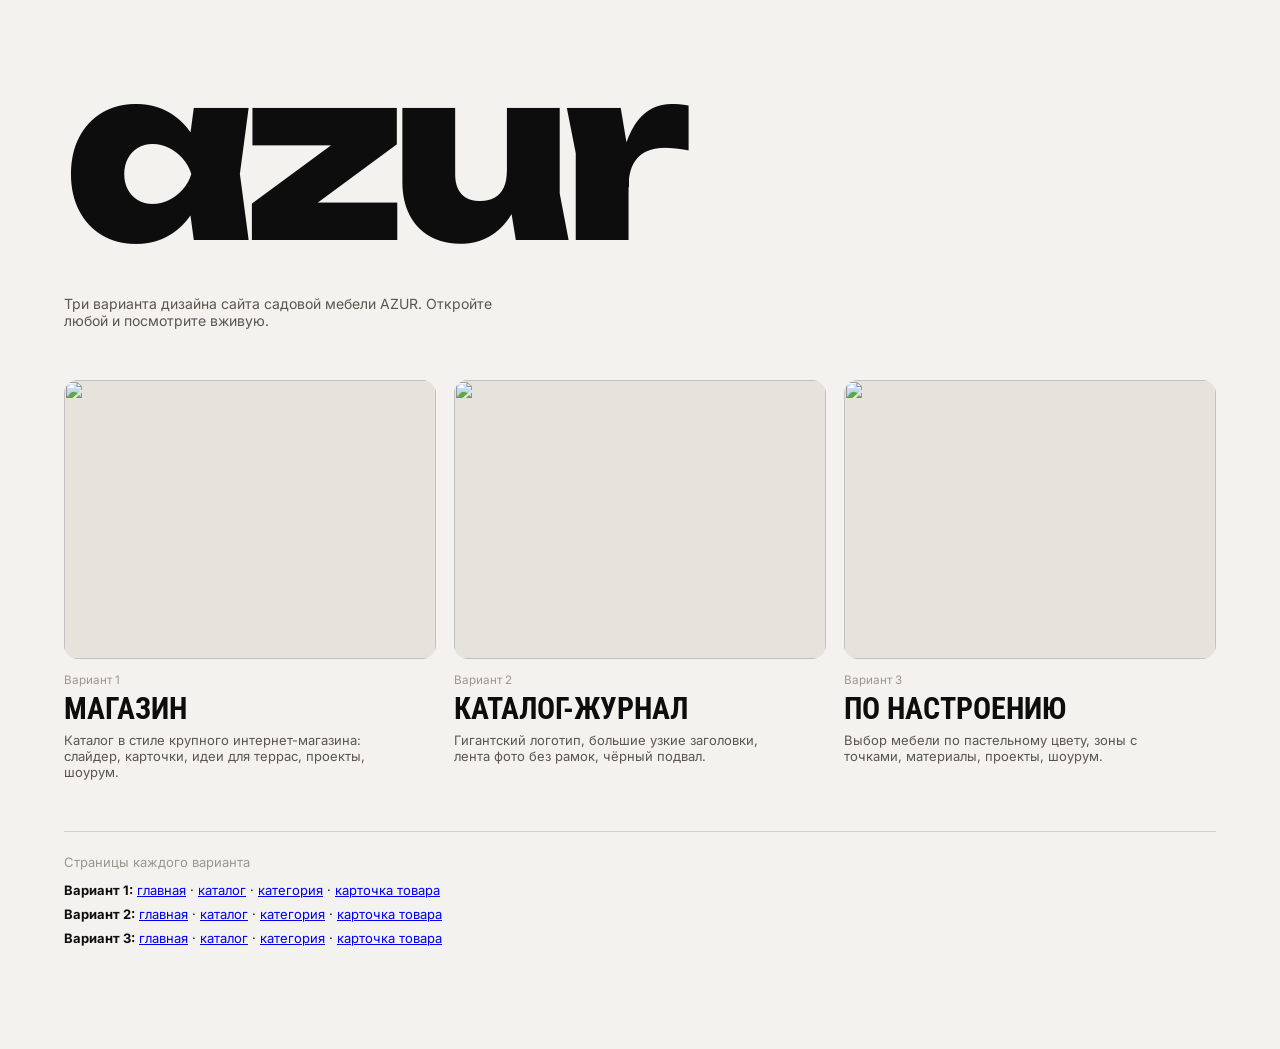
==== index.html @ c793ba90 "Add files via upload" ====
<!doctype html><html lang="ru"><head><meta charset="utf-8"><meta name="viewport" content="width=device-width,initial-scale=1"><title>azur — три варианта дизайна</title>
<link href="https://fonts.googleapis.com/css2?family=Inter:wght@300;400;500&family=Roboto+Condensed:wght@700&family=Unbounded:wght@800&display=swap" rel="stylesheet">
<style>*{box-sizing:border-box;margin:0;padding:0}body{background:#F4F2EE;color:#0d0d0d;font-family:Inter,sans-serif;font-size:14px;padding:5vw 5vw 8vw;-webkit-font-smoothing:antialiased}
h1{font-family:Unbounded;font-weight:800;font-size:clamp(70px,18vw,260px);letter-spacing:-.06em;line-height:.78;text-transform:lowercase;margin-bottom:4vw}
p.lead{max-width:460px;color:#5a564f;margin-bottom:4vw}
.g{display:grid;grid-template-columns:repeat(3,1fr);gap:18px}
a.c{display:block;color:inherit;text-decoration:none;transition:.4s}
a.c .im{aspect-ratio:4/3;overflow:hidden;border-radius:14px;background:#e6e3dd}
a.c img{width:100%;height:100%;object-fit:cover;transition:transform 1.2s cubic-bezier(.2,.6,.2,1)}
a.c:hover img{transform:scale(1.05)}
a.c small{display:block;margin-top:14px;color:#9b978f}
a.c b{display:block;font-family:"Roboto Condensed";font-size:30px;text-transform:uppercase;margin:4px 0 6px}
a.c span{color:#5a564f;font-size:13px;display:block;max-width:340px}
@media(max-width:800px){.g{grid-template-columns:1fr}}</style></head><body>
<h1>azur</h1><p class="lead">Три варианта дизайна сайта садовой мебели AZUR. Откройте любой и посмотрите вживую.</p>
<div class="g">
<a class="c" href="variant-1.html"><div class="im"><img src="img/f17.jpg" alt=""></div><small>Вариант 1</small><b>Магазин</b><span>Каталог в стиле крупного интернет-магазина: слайдер, карточки, идеи для террас, проекты, шоурум.</span></a>
<a class="c" href="variant-2.html"><div class="im"><img src="img/f19.jpg" alt=""></div><small>Вариант 2</small><b>Каталог-журнал</b><span>Гигантский логотип, большие узкие заголовки, лента фото без рамок, чёрный подвал.</span></a>
<a class="c" href="variant-3.html"><div class="im"><img src="img/f23.jpg" alt=""></div><small>Вариант 3</small><b>По настроению</b><span>Выбор мебели по пастельному цвету, зоны с точками, материалы, проекты, шоурум.</span></a>
</div><div class="pg"><p>Страницы каждого варианта</p>
<ul><li><b>Вариант 1:</b> <a href="variant-1.html">главная</a> · <a href="variant-1-catalog.html">каталог</a> · <a href="variant-1-catalog.html?cat=sofas">категория</a> · <a href="variant-1-product.html?id=borromeo">карточка товара</a></li>
<li><b>Вариант 2:</b> <a href="variant-2.html">главная</a> · <a href="variant-2-catalog.html">каталог</a> · <a href="variant-2-catalog.html?cat=sofas">категория</a> · <a href="variant-2-product.html?id=vasca">карточка товара</a></li>
<li><b>Вариант 3:</b> <a href="variant-3.html">главная</a> · <a href="variant-3-catalog.html">каталог</a> · <a href="variant-3-catalog.html?cat=sofas">категория</a> · <a href="variant-3-product.html?id=cocoon">карточка товара</a></li></ul></div>
<style>.pg{margin-top:4vw;border-top:1px solid #d5d1c9;padding-top:22px;font-size:13px}.pg p{color:#9b978f;margin-bottom:12px}.pg ul{list-style:none;display:grid;gap:8px}.pg a{text-decoration:underline}</style>
</body></html>
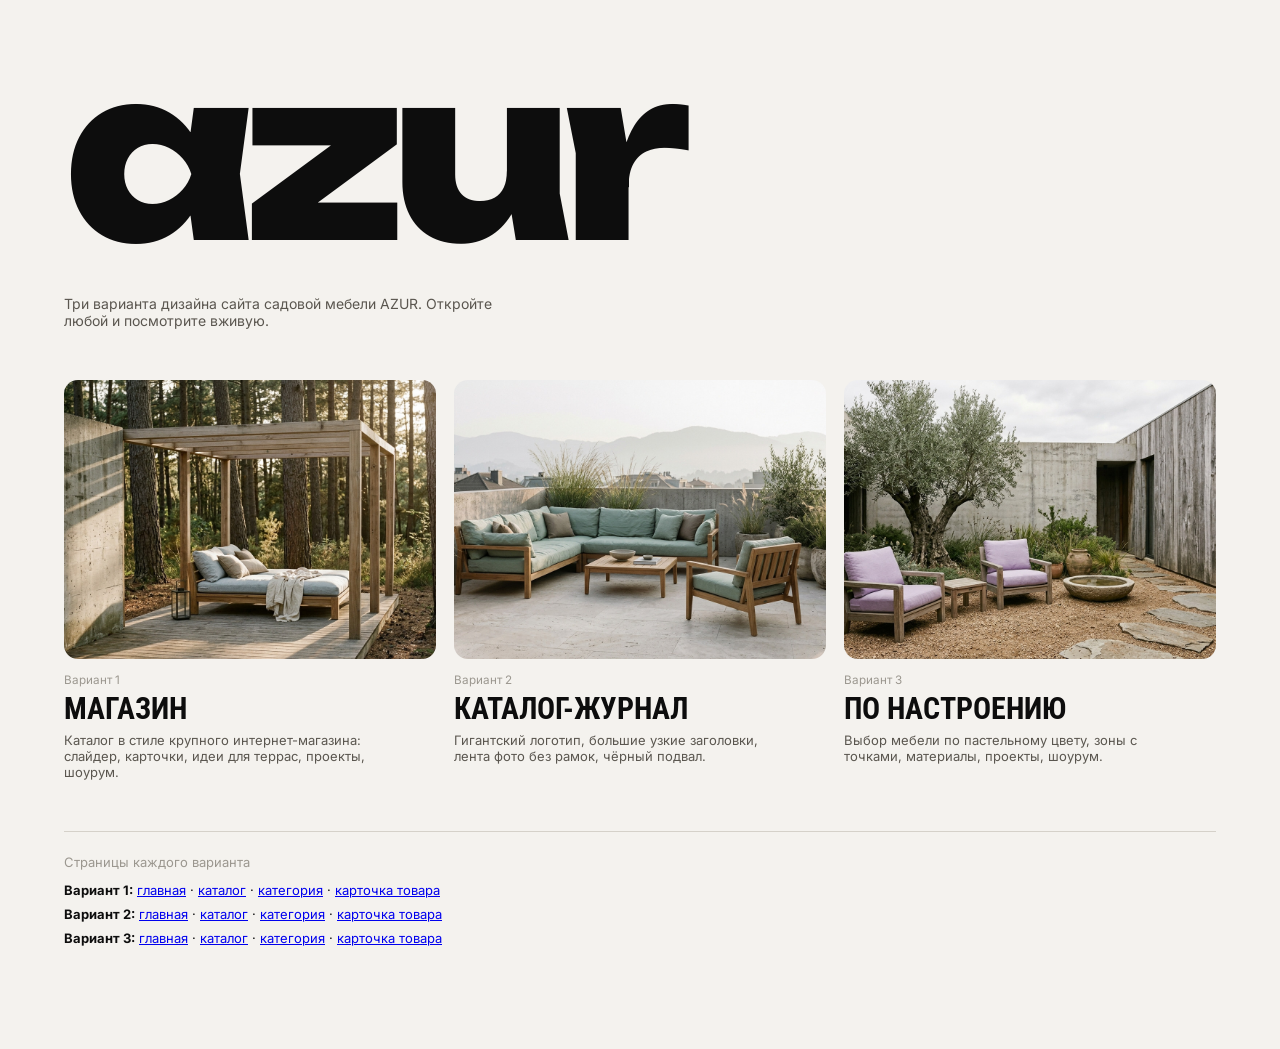
==== commit 99803247: "Add files via upload" ====
--- a/index.html
+++ b/index.html
@@ -14,9 +14,9 @@
 @media(max-width:800px){.g{grid-template-columns:1fr}}</style></head><body>
 <h1>azur</h1><p class="lead">Три варианта дизайна сайта садовой мебели AZUR. Откройте любой и посмотрите вживую.</p>
 <div class="g">
-<a class="c" href="variant-1.html"><div class="im"><img src="img/f17.jpg" alt=""></div><small>Вариант 1</small><b>Магазин</b><span>Каталог в стиле крупного интернет-магазина: слайдер, карточки, идеи для террас, проекты, шоурум.</span></a>
-<a class="c" href="variant-2.html"><div class="im"><img src="img/f19.jpg" alt=""></div><small>Вариант 2</small><b>Каталог-журнал</b><span>Гигантский логотип, большие узкие заголовки, лента фото без рамок, чёрный подвал.</span></a>
-<a class="c" href="variant-3.html"><div class="im"><img src="img/f23.jpg" alt=""></div><small>Вариант 3</small><b>По настроению</b><span>Выбор мебели по пастельному цвету, зоны с точками, материалы, проекты, шоурум.</span></a>
+<a class="c" href="variant-1.html"><div class="im"><img src="f17.jpg" alt=""></div><small>Вариант 1</small><b>Магазин</b><span>Каталог в стиле крупного интернет-магазина: слайдер, карточки, идеи для террас, проекты, шоурум.</span></a>
+<a class="c" href="variant-2.html"><div class="im"><img src="f19.jpg" alt=""></div><small>Вариант 2</small><b>Каталог-журнал</b><span>Гигантский логотип, большие узкие заголовки, лента фото без рамок, чёрный подвал.</span></a>
+<a class="c" href="variant-3.html"><div class="im"><img src="f23.jpg" alt=""></div><small>Вариант 3</small><b>По настроению</b><span>Выбор мебели по пастельному цвету, зоны с точками, материалы, проекты, шоурум.</span></a>
 </div><div class="pg"><p>Страницы каждого варианта</p>
 <ul><li><b>Вариант 1:</b> <a href="variant-1.html">главная</a> · <a href="variant-1-catalog.html">каталог</a> · <a href="variant-1-catalog.html?cat=sofas">категория</a> · <a href="variant-1-product.html?id=borromeo">карточка товара</a></li>
 <li><b>Вариант 2:</b> <a href="variant-2.html">главная</a> · <a href="variant-2-catalog.html">каталог</a> · <a href="variant-2-catalog.html?cat=sofas">категория</a> · <a href="variant-2-product.html?id=vasca">карточка товара</a></li>
